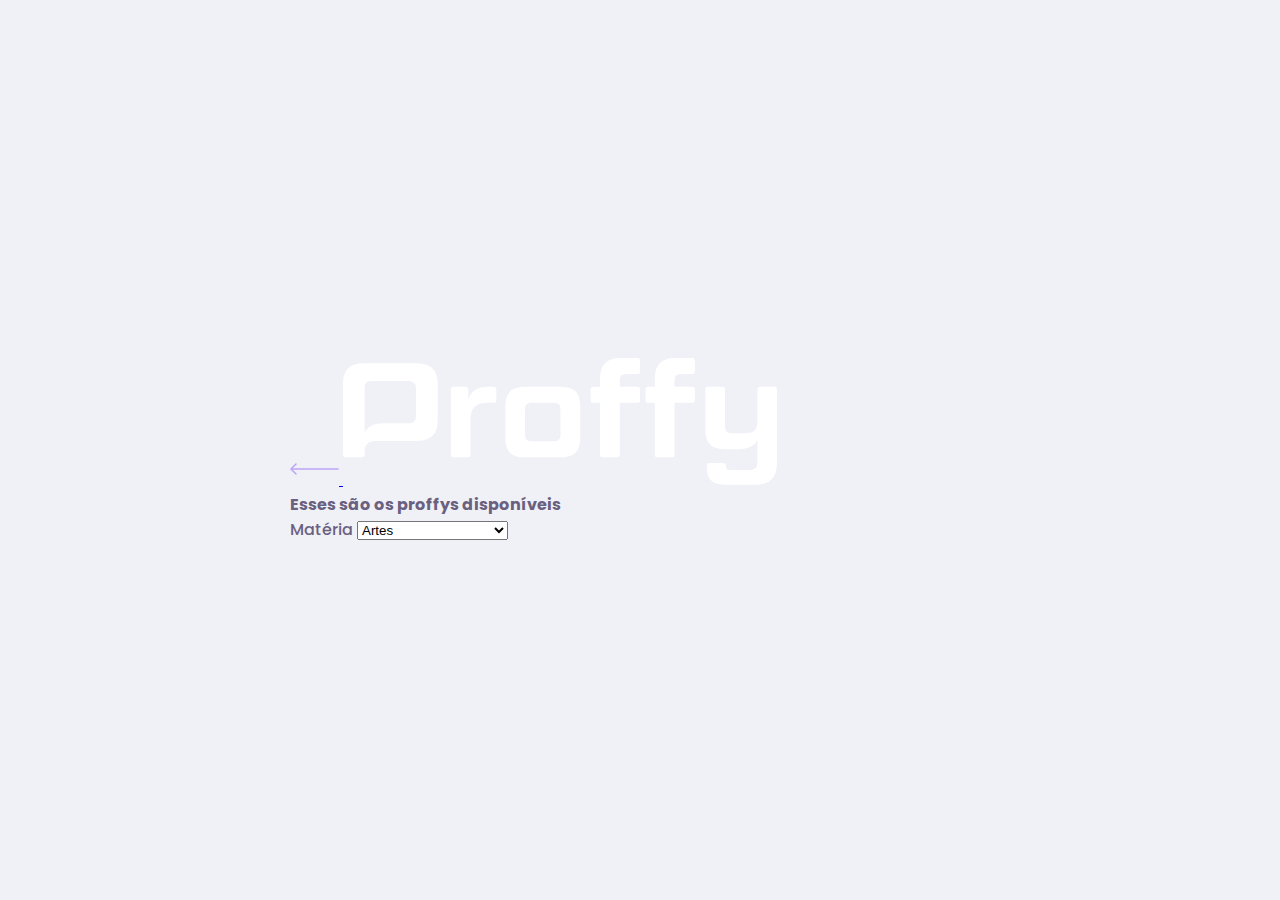
==== src/pages/study.html @ d2e2e8fa "arrumando rotas e estruturando melhor o código" ====
<!DOCTYPE html>
<html lang="pt_br">
<head>
    <meta charset="UTF-8">
    <meta name="viewport" content="width=device-width, initial-scale=1.0">
    <title>Proffy | Sua plataforma de estudos online</title>

    <link rel="stylesheet" href="../css/main.css">
    <link rel="stylesheet" href="../css/partials/page-landing.css">
    <link href="https://fonts.googleapis.com/css2?family=Archivo:wght@400;700&amp;family=Poppins:wght@400;600&amp;display=swap" rel="stylesheet">

</head>
<body id="page-study">
    <div id="container">
        <header class="page-header">
            <div class="top-bar-container">
                <a href="../index.html">
                    <img src="../img/icons/back.svg" alt="Voltar">
                </a>
                <img src="../img/logo.svg" alt="Proffy">
            </div>

            <div class="header-content">
                <strong>Esses são os proffys disponíveis</strong>
                <form id="search-teachers">
                    <div class="select-block">
                        <label for="subject">Matéria</label>
                        <select name="subject" id="subject">
                            <option value="" disabled="" hidden="">Selecione uma opção</option>
                            <option value="1">Artes</option>
                            <option value="2">Biologia</option>
                            <option value="3">Ciências</option>
                            <option value="4">Educação Física</option>
                            <option value="5">Física</option>
                            <option value="6">Geografia</option>
                            <option value="7">História</option>
                            <option value="8">Matemática</option>
                            <option value="9">Portugues</option>
                            <option value="10">Química</option>
                        </select>
                    </div>
                </form>
            </div>
        </header>
    </div>

</body>
</html>
---- src/css/main.css ----
:root {
    --color-background: #F0F0F7;
    --color-primary-lighter: #9871F5;
    --color-primary-light: #916BEA;
    --color-primary: #8257E5;
    --color-primary-dark: #774DD6;
    --color-primary-darker: #6842c2;
    --color-secondary: #04D361;
    --color-secondary-dark: #04BF58;
    --color-title-in-primary: #FFFFFF;
    --color-text-in-primary: #D4C2FF;
    --color-text-title: #32264D;
    --color-text-complement: #9C98A6;
    --color-text-base: #6A6180;
    --color-line-in-white: #E6E6F0;
    --color-input-background: #F8F8FC;
    --color-button-text: #FFFFFF;
    --color-box-base: #FFFFFF;
    --color-box-footer: #FAFAFC;
    --color-small-info: #C1BCCC;
    font-size: 60%;
}

* {
    margin: 0;
    padding: 0;
    box-sizing: border-box;
}

html,body {
    height: 100vh;
}

body {
    background: var(--color-background);
    display: flex;
    align-items: center;
    justify-content: center;
}

body,input,button,textarea {
    font: 500 1.6rem Poppins;
    color: var(--color-text-base);
}

#container {
    width: 90vw;
    max-width: 700px;
}

@media (min-width: 700px) {
    :root {
        font-size: 62.5%;
    }
}
---- src/css/partials/page-landing.css ----
#page-landing {
    background: var(--color-primary);
}

#page-landing #container {
    color: var(--color-text-in-primary);
}

.logo-container img{
    height: 10rem;
}

.logo-container {
    text-align: center;
    margin-bottom: 3.2rem;
}

.logo-container h2 {
    font-weight: 500;
    font-size: 3.6rem;
    line-height: 4.6rem;
    margin-top: 0.8rem;
}

.hero-image {
    width: 100%;
}

.buttons-container {
    display: flex;
    justify-content: center;
    margin: 3.2rem 0;
}

.buttons-container a {
    width: 30rem;
    height: 10.4rem;
    border-radius: 0.8rem;
    margin-right: 1.6rem;
    font: 700 2.4rem Archivo;
    display: flex;
    align-items: center;
    justify-content: center;
    text-decoration: none;
    transition: background 0.2s;
    color: var(--color-button-text);
}

.buttons-container a img {
    width: 4rem;
    margin-right: 2.4rem;
}

.buttons-container a.study {
    background: var(--color-primary-lighter);
}

.buttons-container a.study:hover {
    background: var(--color-primary-light);
}

.buttons-container a.give-classes {
    background: var(--color-secondary);
    margin-right: 0;
}

.buttons-container a.give-classes:hover {
    background: var(--color-secondary-dark)/
}

.total-connections {
    font-size: 1.8rem;
    display: flex;
    align-items: center;
    justify-content: center;
}

.total-connections img {
    margin-left: 0.8rem;
}

@media (max-width: 699px) {
    :root {
        font-size: 40%;
    }
}

@media (min-width: 1100px) {
    #page-landing #container {
        max-width: 1100px;
        display: grid;
        grid-template-columns: 2fr 1fr 2fr;
        grid-template-rows: 350px 1fr;
        grid-template-areas: "proffy image image" "button button texting";
        column-gap: 87px;
        row-gap: 86px;
    }

    .logo-container {
        grid-area: proffy;
        text-align: initial;
        align-self: center;
    }

    .logo-container img {
        height: 127px;
    }

    .hero-image {
        grid-area: image;
        height: 350px;
    }

    .buttons-container {
        grid-area: button;
        justify-content: flex-start;
        margin: 0;
    }

    .total-connections {
        grid-area: texting;
        justify-self: end;
        font-size: 1.2rem;
    }
}
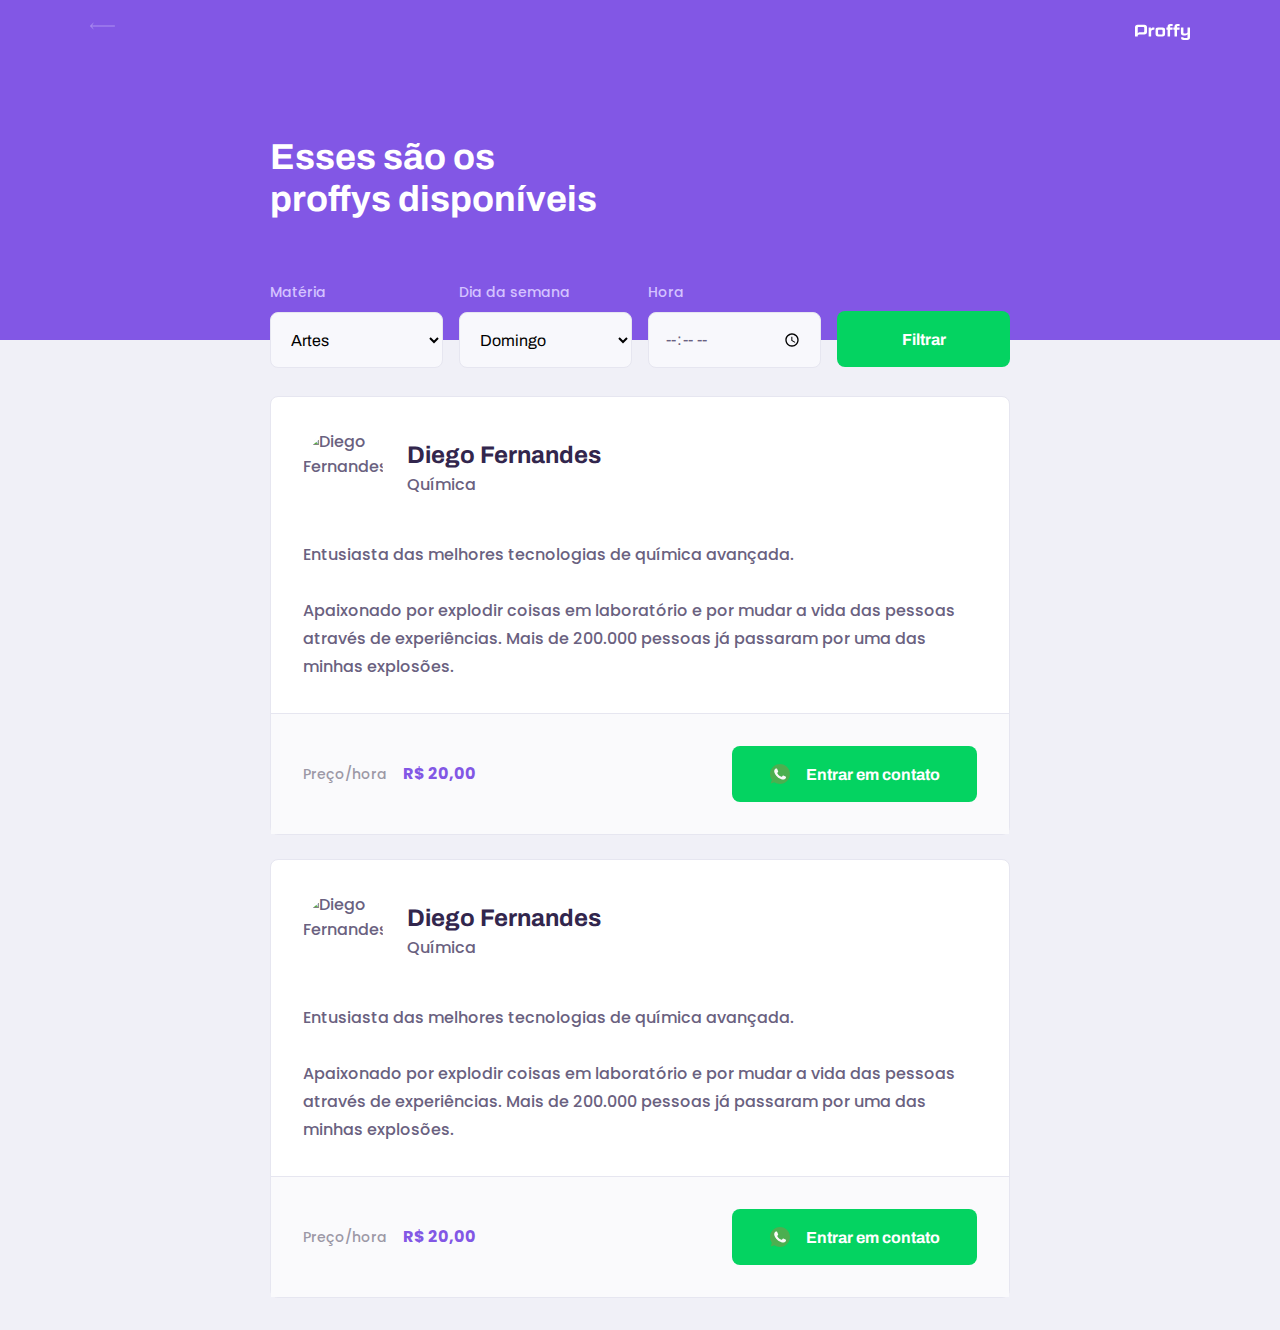
==== commit 77b0be7e: "criando e estilizando página de listagem de aulas" ====
--- a/src/pages/study.html
+++ b/src/pages/study.html
@@ -6,43 +6,109 @@
     <title>Proffy | Sua plataforma de estudos online</title>
 
     <link rel="stylesheet" href="../css/main.css">
-    <link rel="stylesheet" href="../css/partials/page-landing.css">
-    <link href="https://fonts.googleapis.com/css2?family=Archivo:wght@400;700&amp;family=Poppins:wght@400;600&amp;display=swap" rel="stylesheet">
+    <link rel="stylesheet" href="../css/partials/page-study.css">
+    <link href="https://fonts.googleapis.com/css2?family=Archivo:wght@400;700&amp;family=Poppins:wght@400;600&amp;display=swap"
+          rel="stylesheet">
 
 </head>
 <body id="page-study">
-    <div id="container">
-        <header class="page-header">
-            <div class="top-bar-container">
-                <a href="../index.html">
-                    <img src="../img/icons/back.svg" alt="Voltar">
-                </a>
-                <img src="../img/logo.svg" alt="Proffy">
-            </div>
+<div id="container">
+    <header class="page-header">
+        <div class="top-bar-container">
+            <a href="../index.html">
+                <img src="../img/icons/back.svg" alt="Voltar">
+            </a>
+            <img src="../img/logo.svg" alt="Proffy">
+        </div>
 
-            <div class="header-content">
-                <strong>Esses são os proffys disponíveis</strong>
-                <form id="search-teachers">
-                    <div class="select-block">
-                        <label for="subject">Matéria</label>
-                        <select name="subject" id="subject">
-                            <option value="" disabled="" hidden="">Selecione uma opção</option>
-                            <option value="1">Artes</option>
-                            <option value="2">Biologia</option>
-                            <option value="3">Ciências</option>
-                            <option value="4">Educação Física</option>
-                            <option value="5">Física</option>
-                            <option value="6">Geografia</option>
-                            <option value="7">História</option>
-                            <option value="8">Matemática</option>
-                            <option value="9">Portugues</option>
-                            <option value="10">Química</option>
-                        </select>
-                    </div>
-                </form>
-            </div>
-        </header>
-    </div>
+        <div class="header-content">
+            <strong>Esses são os proffys disponíveis</strong>
+            <form id="search-teachers">
+                <div class="select-block">
+                    <label for="subject">Matéria</label>
+                    <select name="subject" id="subject">
+                        <option value="" disabled="" hidden="">Selecione uma opção</option>
+                        <option value="1">Artes</option>
+                        <option value="2">Biologia</option>
+                        <option value="3">Ciências</option>
+                        <option value="4">Educação Física</option>
+                        <option value="5">Física</option>
+                        <option value="6">Geografia</option>
+                        <option value="7">História</option>
+                        <option value="8">Matemática</option>
+                        <option value="9">Portugues</option>
+                        <option value="10">Química</option>
+                    </select>
+                </div>
+                <div class="select-block">
+                    <label for="weekday">Dia da semana</label>
+                    <select name="weekday" id="weekday">
+                        <option value="" disabled="" hidden="">Selecione uma opção</option>
+                        <option value="0">Domingo</option>
+                        <option value="1">Segunda-feira</option>
+                        <option value="2">Terça-feira</option>
+                        <option value="3">Quarta-feira</option>
+                        <option value="4">Quinta-feira</option>
+                        <option value="5">Sexta-feira</option>
+                        <option value="6">Sábado</option>
+                    </select>
+                </div>
+                <div class="input-block">
+                    <label for="time">Hora</label>
+                    <input name="time" id="time" type="time">
+                </div>
+                <button type="submit">Filtrar</button>
+            </form>
+        </div>
+    </header>
+    <main>
+        <article class="teacher-item">
+            <header>
+                <img
+                        src="https://avatars2.githubusercontent.com/u/2254731?s=460&amp;u=0ba16a79456c2f250e7579cb388fa18c5c2d7d65&amp;v=4"
+                        alt="Diego Fernandes">
+                <div>
+                    <strong>Diego Fernandes</strong>
+                    <span>Química</span>
+                </div>
+            </header>
 
+            <p>Entusiasta das melhores tecnologias de química avançada.<br><br>Apaixonado por explodir coisas em
+                laboratório e por mudar a vida das pessoas através de experiências. Mais de 200.000 pessoas já passaram
+                por uma das minhas explosões.</p>
+
+            <footer>
+                <p>Preço/hora<strong>R$ 20,00</strong>
+                </p>
+                <button type="button">
+                    <img src="../img/icons/whatsapp.svg" alt="Whatsapp">Entrar em contato
+                </button>
+            </footer>
+        </article>
+        <article class="teacher-item">
+            <header>
+                <img
+                        src="https://avatars2.githubusercontent.com/u/2254731?s=460&amp;u=0ba16a79456c2f250e7579cb388fa18c5c2d7d65&amp;v=4"
+                        alt="Diego Fernandes">
+                <div>
+                    <strong>Diego Fernandes</strong>
+                    <span>Química</span>
+                </div>
+            </header>
+
+            <p>Entusiasta das melhores tecnologias de química avançada.<br><br>Apaixonado por explodir coisas em
+                laboratório e por mudar a vida das pessoas através de experiências. Mais de 200.000 pessoas já passaram
+                por uma das minhas explosões.</p>
+
+            <footer>
+                <p>Preço/hora<strong>R$ 20,00</strong>
+                </p>
+                <button type="button">
+                    <img src="../img/icons/whatsapp.svg" alt="Whatsapp">Entrar em contato
+                </button>
+            </footer>
+        </article>
+    </main>
+</div>
 </body>
 </html>
--- a/src/css/partials/page-study.css
+++ b/src/css/partials/page-study.css
@@ -0,0 +1,263 @@
+#page-study #container {
+    width: 100vw;
+    height: 100vh;
+}
+
+.page-header {
+    background-color: var(--color-primary);
+    display: flex;
+    flex-direction: column;
+}
+
+.page-header .top-bar-container {
+    width: 90%;
+    margin: 0 auto;
+    display: flex;
+    align-items: center;
+    justify-content: space-between;
+    padding: 1.6rem 0;
+}
+
+.page-header .top-bar-container a {
+    height: 3.2rem;
+    transition: opacity 0.2s;
+}
+
+.page-header .top-bar-container a:hover {
+    opacity: 0.6;
+}
+.page-header .top-bar-container img {
+    height: 1.6rem;
+}
+
+.page-header .header-content {
+    width: 90%;
+    margin: 3.2rem auto;
+    position: relative;
+}
+
+.page-header .header-content strong {
+    font: 700 3.6rem Archivo;
+    line-height: 4.2rem;
+    color: var(--color-title-in-primary);
+}
+
+#search-teachers {
+    margin-top: 3.2rem;
+}
+
+#search-teachers label {
+    color: var(--color-text-in-primary);
+}
+
+#search-teachers .select-block {
+    margin-bottom: 1.4rem;
+}
+
+#search-teachers button {
+    width: 100%;
+    height: 5.6rem;
+    background: var(--color-secondary);
+    color: var(--color-button-text);
+    border: 0;
+    border-radius: 0.8rem;
+    cursor: pointer;
+    font: 700 1.6rem Archivo;
+    display: flex;
+    align-items: center;
+    justify-content: center;
+    text-decoration: none;
+    transition: background 0.2s;
+    margin-top: 3.2rem;
+}
+
+#search-teachers button:hover {
+    background-color: var(--color-secondary-dark);
+}
+
+.select-block label, .input-block label {
+    font-size: 1.4rem;
+    color: var(--color-text-complement);
+}
+
+.input-block input, .select-block select {
+    width: 100%;
+    height: 5.6rem;
+    margin-top: 0.8rem;
+    border-radius: 0.8rem;
+    background: var(--color-input-background);
+    border: 1px solid var(--color-line-in-white);
+    outline: 0;
+    padding: 0 1.6rem;
+    font: 1.6rem Archivo;
+}
+
+.input-block {
+    position: relative;
+}
+
+.input-block:focus-within::after {
+    content: "";
+    width: calc(100% - 3.2rem);
+    height: 2px;
+    background: var(--color-primary-light);
+    position: absolute;
+    left: 1.6rem;
+    bottom: 0;
+}
+
+#page-study main{
+    margin: 3.2rem auto;
+    width: 90%;
+}
+
+.teacher-item {
+    background-color: var(--color-box-base);
+    border: 1px solid var(--color-line-in-white);
+    border-radius: 0.8rem;
+    margin-top: 2.4rem;
+}
+
+.teacher-item header {
+    padding: 3.2rem 2rem;
+    display: flex;
+    align-items: center;
+}
+
+.teacher-item header img {
+    width: 8rem;
+    height: 8rem;
+    border-radius: 50%;
+}
+.teacher-item header div {
+    margin-left: 2.4rem;
+}
+
+.teacher-item header div strong {
+    font: 700 2.4rem Archivo;
+    display: block;
+    color: var(--color-text-title);
+}
+
+.teacher-item header div span {
+    font-size: 1.6rem;
+    display: block;
+    margin-top: 0.4rem;
+}
+
+.teacher-item > p {
+    padding: 0 2rem;
+    font-size: 1.6rem;
+    line-height: 2.8rem;
+}
+
+.teacher-item footer {
+    padding: 3.2rem 2rem;
+    background-color: var(--color-box-footer);
+    border-top: 1px solid var(--color-line-in-white);
+    margin-top: 3.2rem;
+    display: flex;
+    align-items: center;
+    justify-content: space-between;
+}
+
+.teacher-item footer p {
+    font-size: 1.4rem;
+    line-height: 2.4rem;
+    color: var(--color-text-complement);
+}
+
+.teacher-item footer p strong {
+    font-size: 1.6rem;
+    color: var(--color-primary);
+    display: block;
+}
+
+.teacher-item footer button {
+    width: 20rem;
+    height: 5.6rem;
+    background: var(--color-secondary);
+    color: var(--color-button-text);
+    border: 0;
+    border-radius: 0.8rem;
+    cursor: pointer;
+    font: 700 1.4rem Archivo;
+    display: flex;
+    align-items: center;
+    justify-content: space-evenly;
+    text-decoration: none;
+    transition: background 0.2s;
+    margin-left: 1.6rem;
+}
+
+.teacher-item footer button:hover {
+    background: var(--color-secondary-dark);
+}
+
+@media (min-width: 700px) {
+    #page-study #container {
+        max-width: 100vw;
+    }
+
+    .page-header {
+        height: 340px;
+    }
+
+    .page-header .top-bar-container {
+        max-width: 1100px;
+    }
+
+    .page-header .header-content {
+        max-width: 740px;
+        flex: 1 1;
+        margin: 0 auto;
+        padding-bottom: 48px;
+        display: flex;
+        flex-direction: column;
+        justify-content: center;
+    }
+
+    .page-header .header-content strong {
+        max-width: 350px;
+    }
+
+    .teacher-item footer, .teacher-item header {
+        padding: 32px;
+    }
+
+    #search-teachers {
+        display: grid;
+        grid-template-columns: repeat(4, 1fr);
+        gap: 16px;
+        position: absolute;
+        bottom: -28px;
+    }
+
+    #page-study main {
+        padding: 32px 0;
+        max-width: 740px;
+        margin: 0 auto;
+    }
+    #search-teachers .select-block {
+        margin-bottom: 0;
+    }
+
+    .teacher-item > p {
+        padding: 0 32px;
+    }
+
+    .teacher-item footer p strong {
+        display: initial;
+        margin-left: 16px;
+    }
+
+    .teacher-item footer button {
+        width: 245px;
+        font-size: 16px;
+        justify-content: center;
+    }
+
+    .teacher-item footer button img {
+        margin-right: 16px;
+    }
+}
